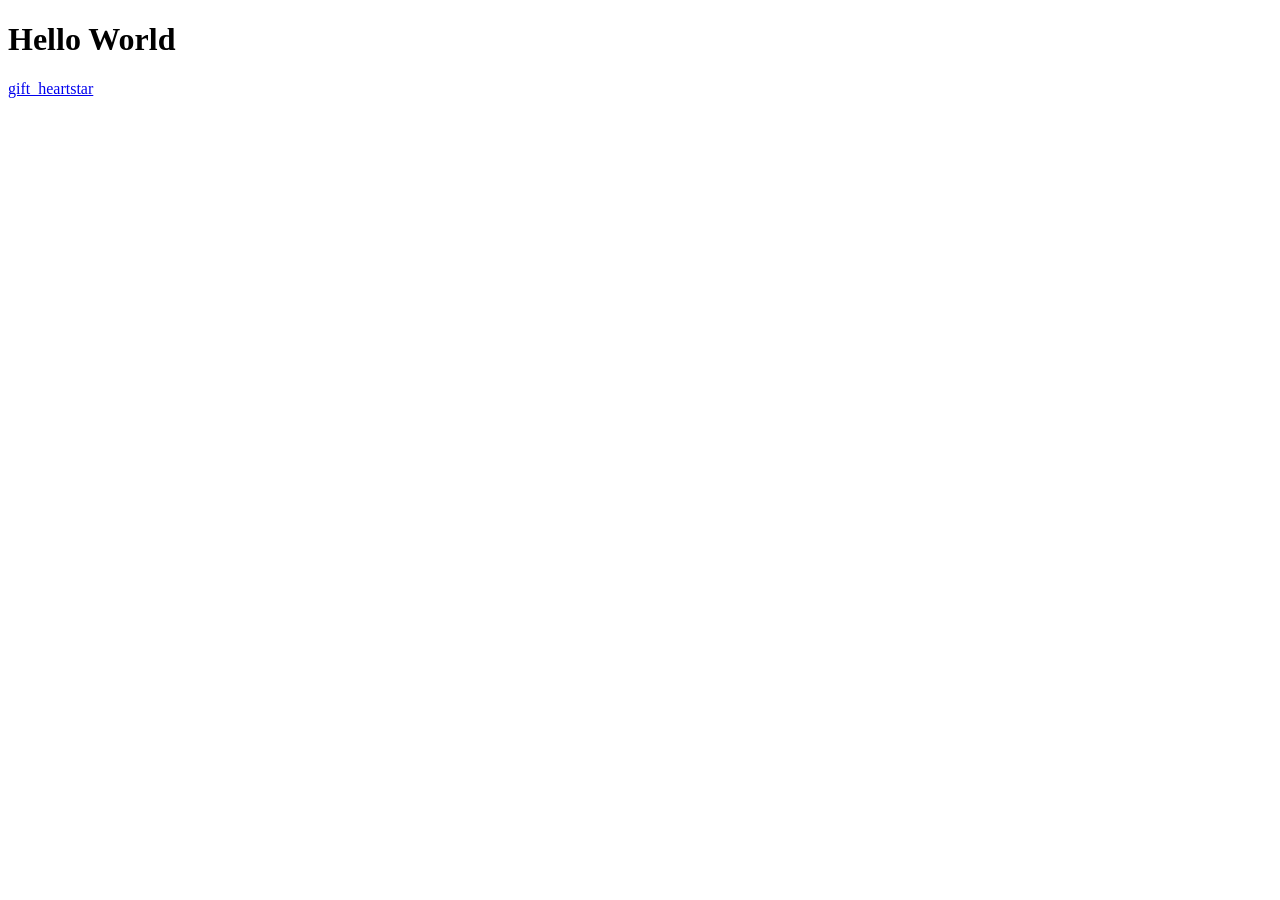
==== index.html @ fd3b2e13 "add: gift hear star effects" ====
<!DOCTYPE html>
<html lang="en">
<head>
    <meta charset="UTF-8">
    <meta name="viewport" content="width=device-width, initial-scale=1.0">
    <title>Document</title>
</head>
<body>
    <h1>Hello World</h1>
    <a href="./gift_heartstar/">gift_heartstar</a>
</body>
</html>
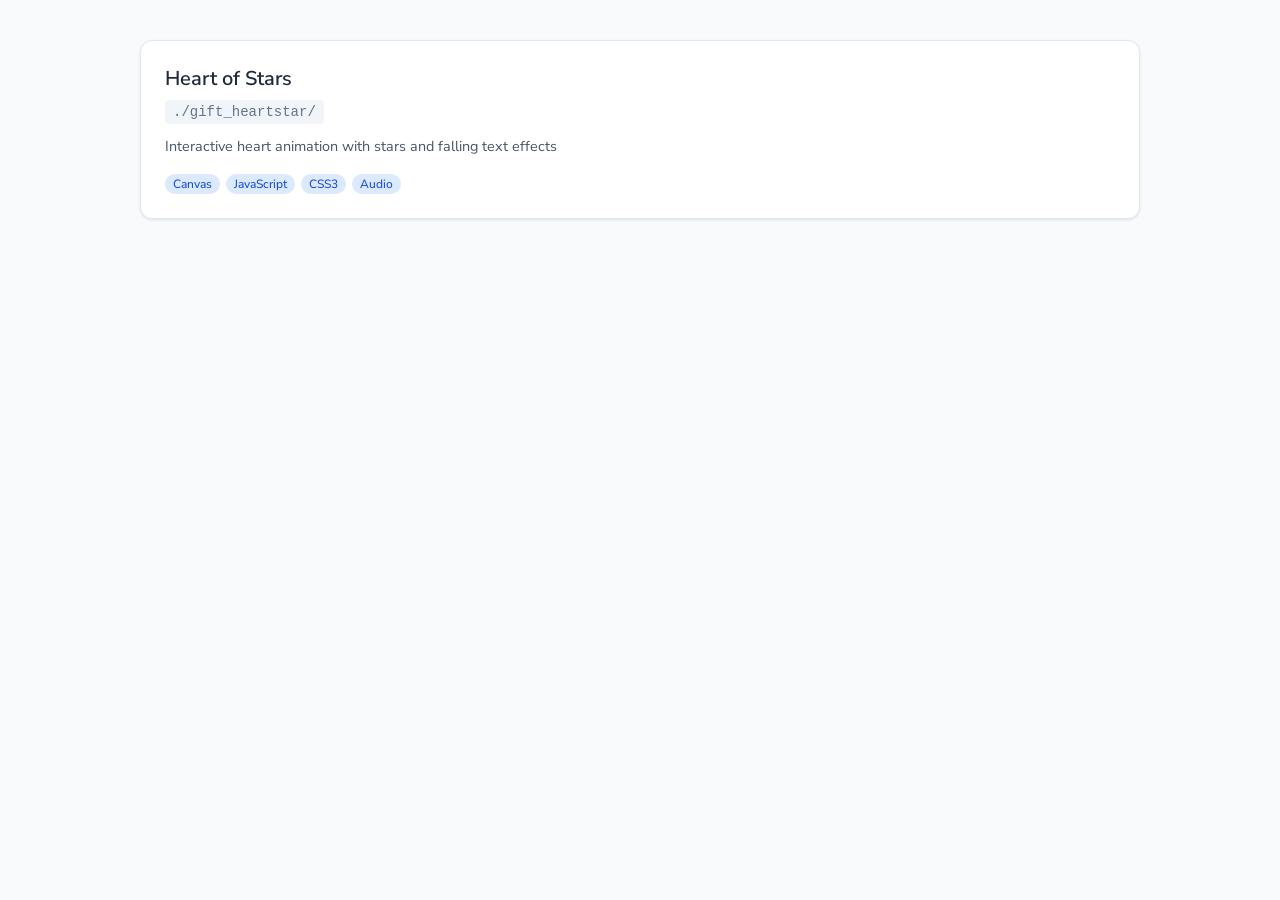
==== commit 1aa18b4e: "add: home screen" ====
--- a/index.html
+++ b/index.html
@@ -3,10 +3,144 @@
 <head>
     <meta charset="UTF-8">
     <meta name="viewport" content="width=device-width, initial-scale=1.0">
-    <title>Document</title>
+    <title>Love Letters - Dev Preview</title>
+    <link href="https://fonts.googleapis.com/css2?family=Nunito+Sans:wght@300;400;600;700&display=swap" rel="stylesheet">
+    <style>
+        * {
+            margin: 0;
+            padding: 0;
+            box-sizing: border-box;
+        }
+        
+        body {
+            font-family: 'Nunito Sans', sans-serif;
+            background: #f8fafc;
+            min-height: 100vh;
+            padding: 40px 20px;
+        }
+        
+        .container {
+            max-width: 1000px;
+            margin: 0 auto;
+        }
+        
+        .projects-grid {
+            display: grid;
+            grid-template-columns: repeat(auto-fit, minmax(280px, 1fr));
+            gap: 20px;
+        }
+        
+        .project-card {
+            background: white;
+            border: 1px solid #e2e8f0;
+            border-radius: 12px;
+            padding: 24px;
+            text-decoration: none;
+            color: inherit;
+            transition: all 0.2s ease;
+            box-shadow: 0 1px 3px rgba(0, 0, 0, 0.1);
+        }
+        
+        .project-card:hover {
+            transform: translateY(-2px);
+            box-shadow: 0 4px 12px rgba(59, 130, 246, 0.15);
+            border-color: #3b82f6;
+        }
+        
+        .project-title {
+            font-size: 1.25rem;
+            font-weight: 600;
+            color: #1e293b;
+            margin-bottom: 8px;
+        }
+        
+        .project-path {
+            font-size: 0.875rem;
+            color: #64748b;
+            font-family: 'Courier New', monospace;
+            background: #f1f5f9;
+            padding: 4px 8px;
+            border-radius: 4px;
+            margin-bottom: 12px;
+            display: inline-block;
+        }
+        
+        .project-description {
+            font-size: 0.9rem;
+            color: #475569;
+            line-height: 1.5;
+            margin-bottom: 16px;
+        }
+        
+        .project-tech {
+            display: flex;
+            flex-wrap: wrap;
+            gap: 6px;
+        }
+        
+        .tech-tag {
+            background: #dbeafe;
+            color: #1d4ed8;
+            padding: 2px 8px;
+            border-radius: 12px;
+            font-size: 0.75rem;
+            font-weight: 500;
+        }
+        
+        @media (max-width: 768px) {
+            body {
+                padding: 20px 16px;
+            }
+            
+            .projects-grid {
+                grid-template-columns: 1fr;
+                gap: 16px;
+            }
+        }
+    </style>
 </head>
 <body>
-    <h1>Hello World</h1>
-    <a href="./gift_heartstar/">gift_heartstar</a>
+    <div class="container">
+        <div id="projects-container" class="projects-grid">
+            <!-- Projects will be loaded here -->
+        </div>
+    </div>
+
+    <script>
+        // Danh sách các dự án
+        const projects = [
+            {
+                folder: 'gift_heartstar',
+                title: 'Heart of Stars',
+                description: 'Interactive heart animation with stars and falling text effects',
+                tech: ['Canvas', 'JavaScript', 'CSS3', 'Audio']
+            }
+        ];
+
+        // Render projects
+        function renderProjects() {
+            const container = document.getElementById('projects-container');
+            
+            projects.forEach(project => {
+                const card = document.createElement('a');
+                card.href = `./${project.folder}/`;
+                card.className = 'project-card';
+                
+                card.innerHTML = `
+                    <h3 class="project-title">${project.title}</h3>
+                    <div class="project-path">./${project.folder}/</div>
+                    <p class="project-description">${project.description}</p>
+                    <div class="project-tech">
+                        ${project.tech.map(tech => `<span class="tech-tag">${tech}</span>`).join('')}
+                    </div>
+                `;
+                
+                container.appendChild(card);
+            });
+        }
+
+        // Initialize
+        document.addEventListener('DOMContentLoaded', renderProjects);
+    </script>
 </body>
 </html>
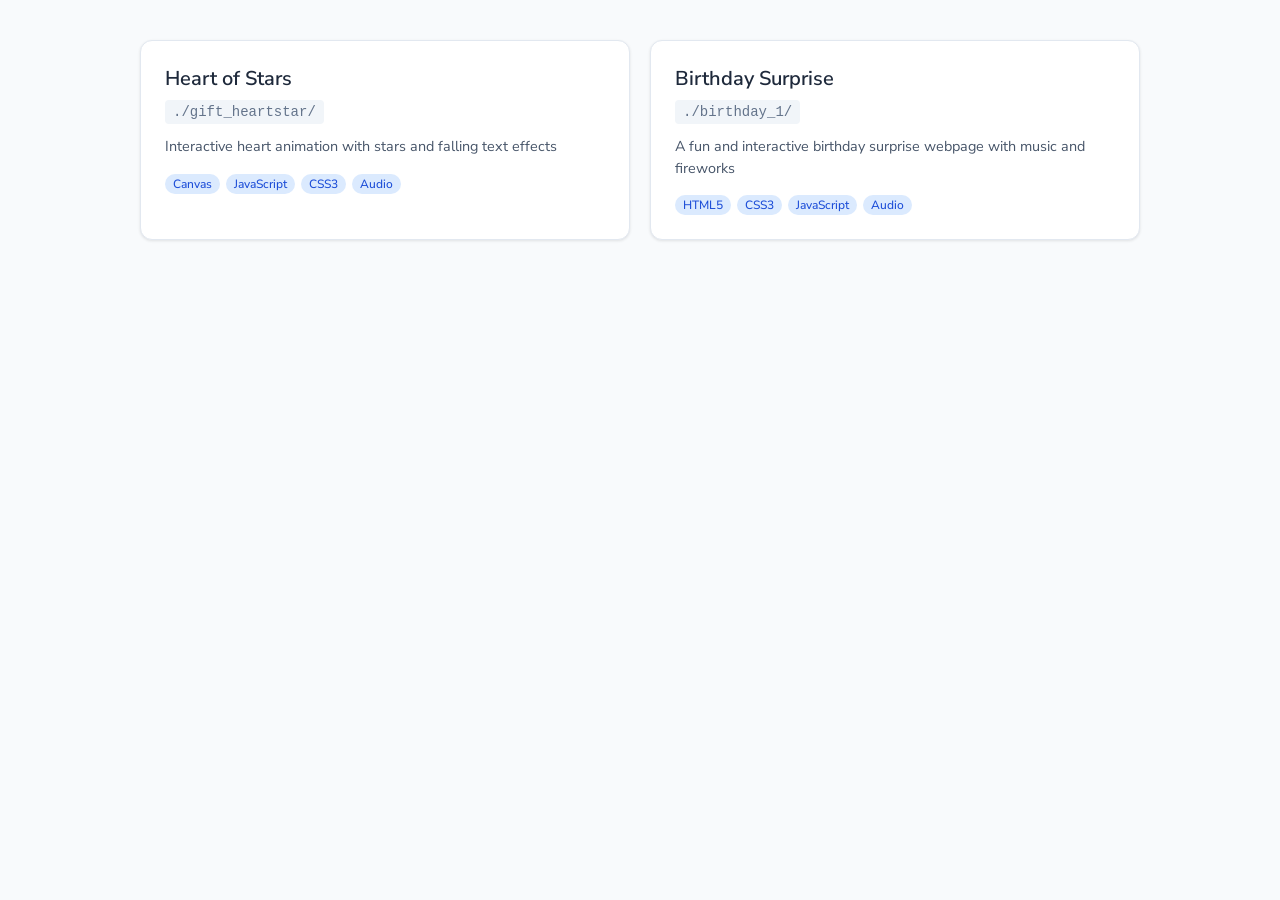
==== commit f6183c83: "add: insert birthday_1 into home screen" ====
--- a/index.html
+++ b/index.html
@@ -3,7 +3,7 @@
 <head>
     <meta charset="UTF-8">
     <meta name="viewport" content="width=device-width, initial-scale=1.0">
-    <title>Love Letters - Dev Preview</title>
+    <title>Preview</title>
     <link href="https://fonts.googleapis.com/css2?family=Nunito+Sans:wght@300;400;600;700&display=swap" rel="stylesheet">
     <style>
         * {
@@ -115,6 +115,12 @@
                 description: 'Interactive heart animation with stars and falling text effects',
                 tech: ['Canvas', 'JavaScript', 'CSS3', 'Audio']
             }
+            ,{
+                folder: 'birthday_1',
+                title: 'Birthday Surprise',
+                description: 'A fun and interactive birthday surprise webpage with music and fireworks',
+                tech: ['HTML5', 'CSS3', 'JavaScript', 'Audio']
+            }
         ];
 
         // Render projects
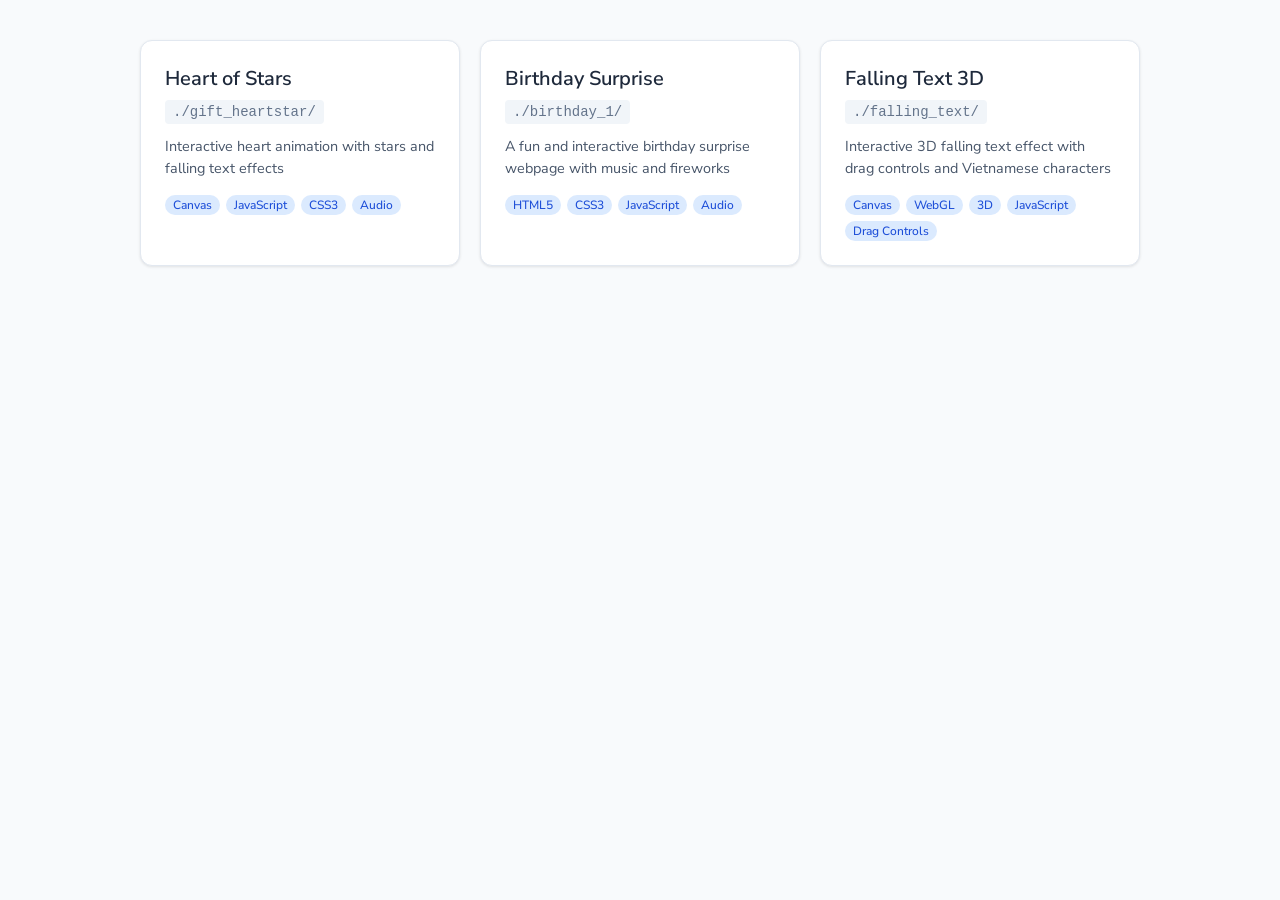
==== commit f781bc66: "add: falling text 3d effect" ====
--- a/index.html
+++ b/index.html
@@ -114,12 +114,18 @@
                 title: 'Heart of Stars',
                 description: 'Interactive heart animation with stars and falling text effects',
                 tech: ['Canvas', 'JavaScript', 'CSS3', 'Audio']
-            }
-            ,{
+            },
+            {
                 folder: 'birthday_1',
                 title: 'Birthday Surprise',
                 description: 'A fun and interactive birthday surprise webpage with music and fireworks',
                 tech: ['HTML5', 'CSS3', 'JavaScript', 'Audio']
+            },
+            {
+                folder: 'falling_text',
+                title: 'Falling Text 3D',
+                description: 'Interactive 3D falling text effect with drag controls and Vietnamese characters',
+                tech: ['Canvas', 'WebGL', '3D', 'JavaScript', 'Drag Controls']
             }
         ];
 
